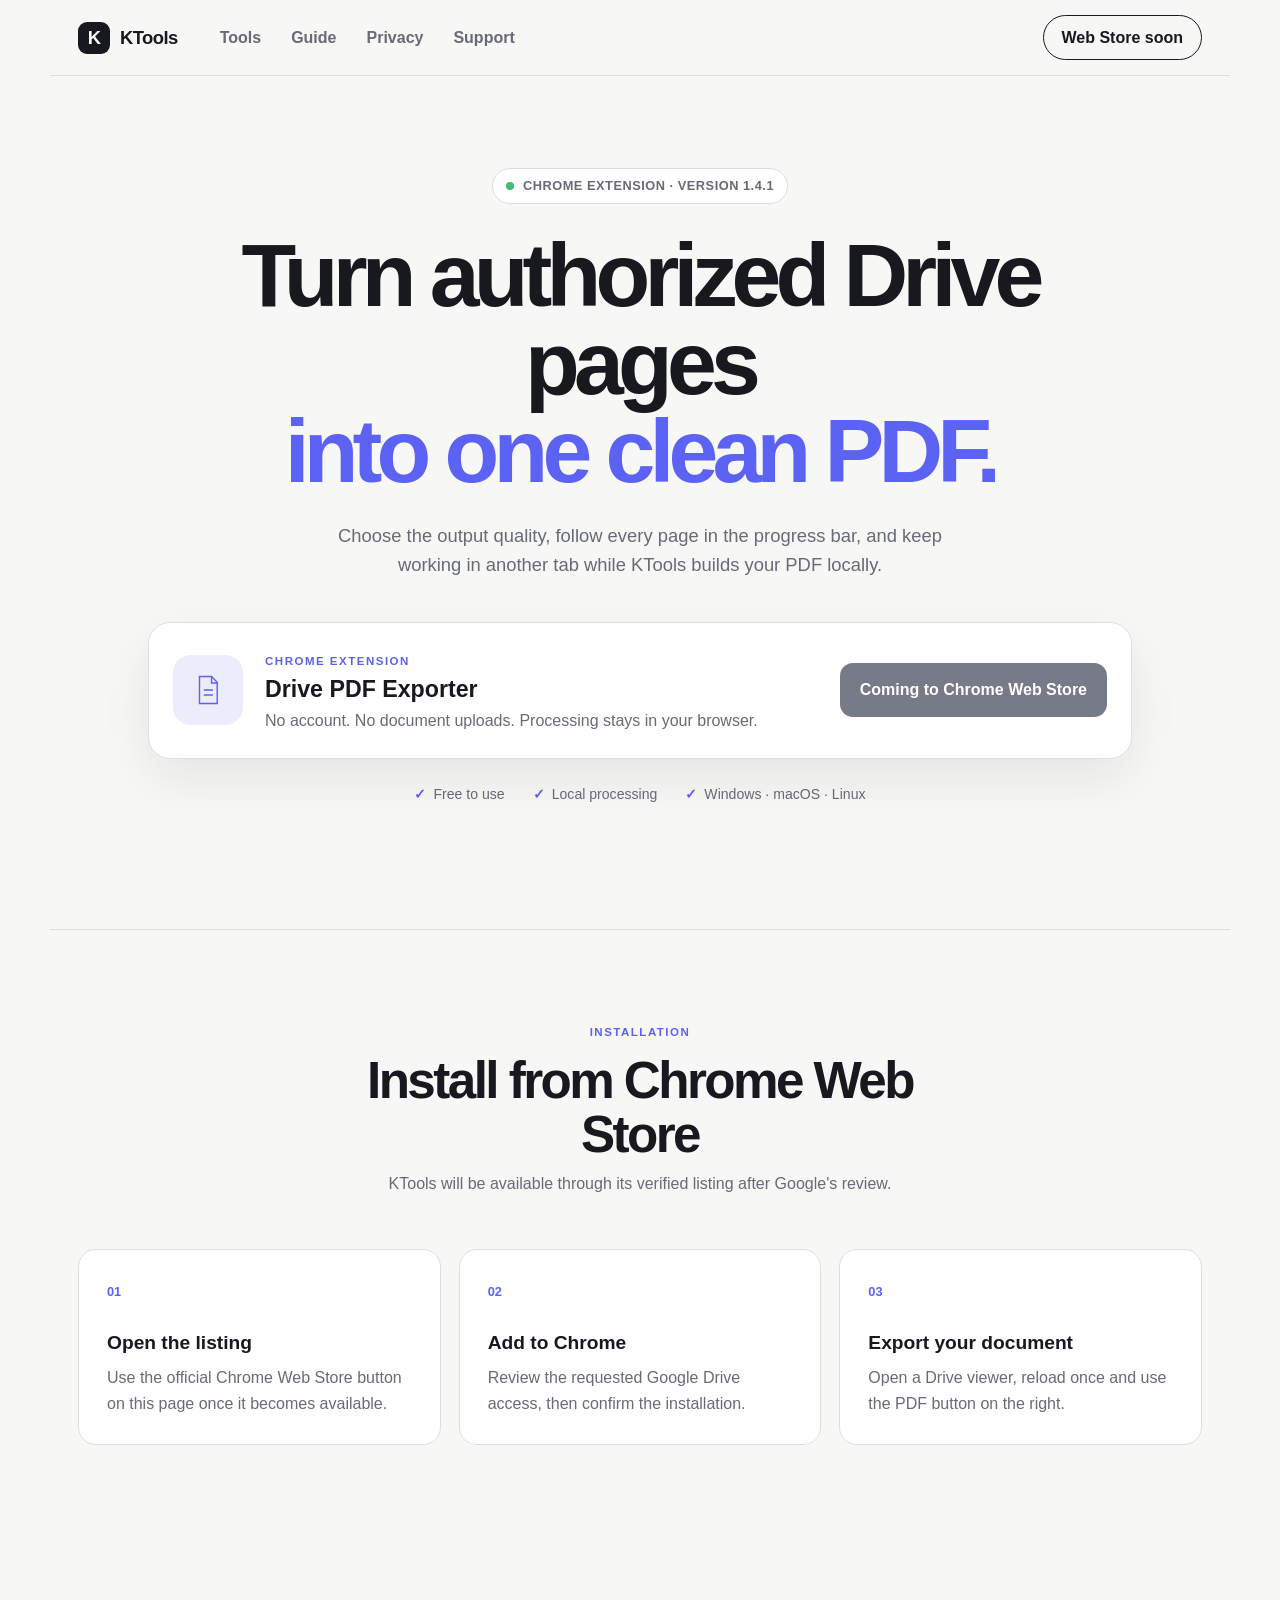
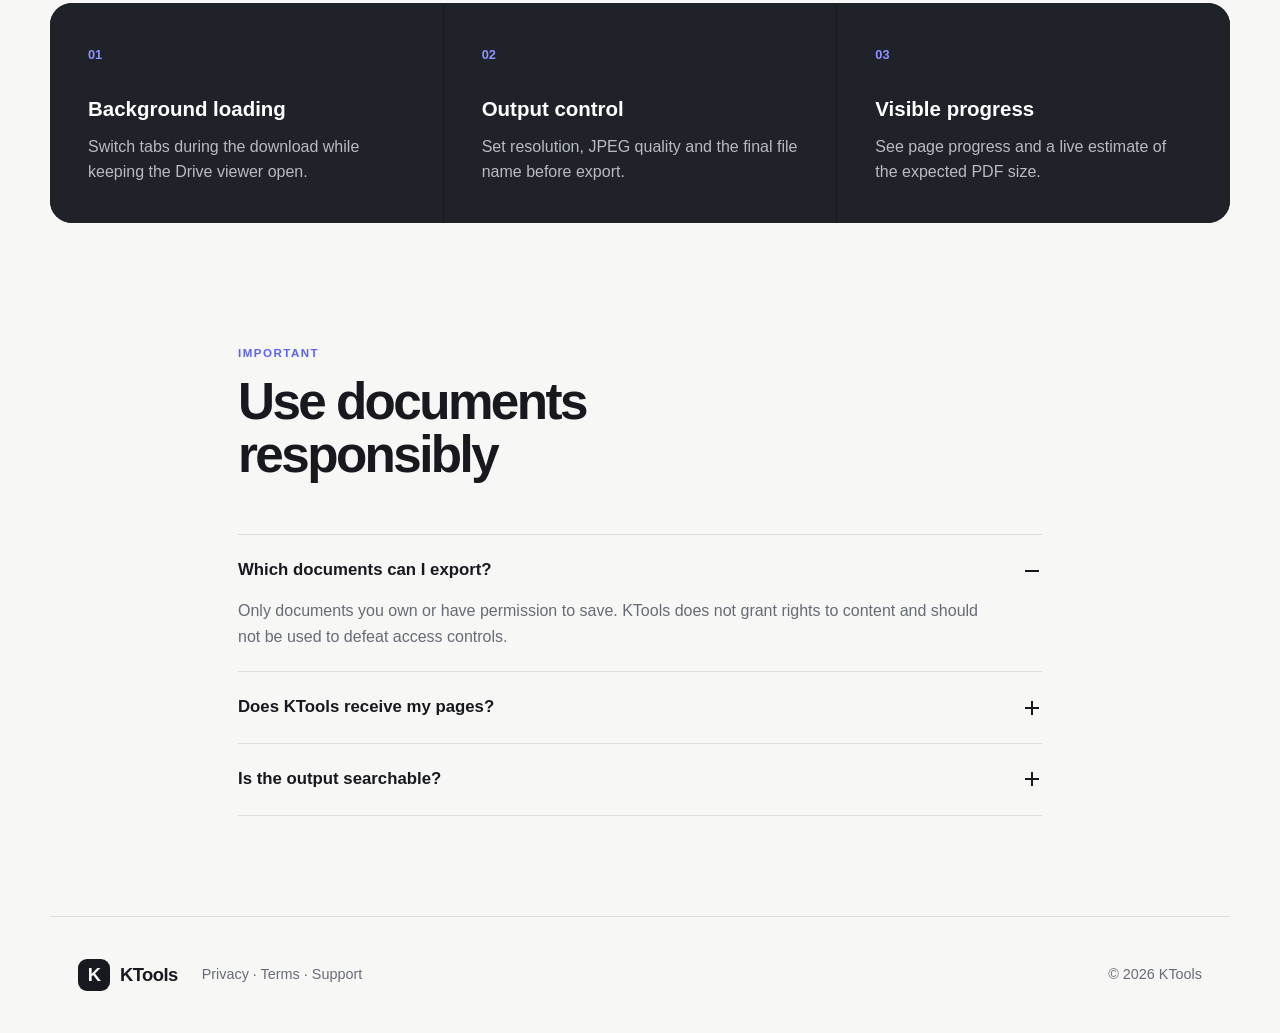
==== index.html @ 47e99c37 "!st commit on web" ====
<!doctype html><html lang="en"><head><meta charset="utf-8"><meta name="viewport" content="width=device-width,initial-scale=1"><meta name="description" content="KTools provides simple, privacy-minded browser tools for everyday document work."><title>KTools — Simple browser tools</title><link rel="icon" href="assets/favicon.svg" type="image/svg+xml"><link rel="stylesheet" href="styles.css"></head><body>
<header class="site-header"><a class="brand" href="index.html"><span class="brand-mark">K</span>KTools</a><nav aria-label="Main navigation"><a href="#tools">Tools</a><a href="#install">Guide</a><a href="privacy.html">Privacy</a><a href="support.html">Support</a></nav><span class="header-download" aria-disabled="true">Web Store soon</span></header>
<main><section class="hero" id="tools"><div class="eyebrow"><span></span>Chrome extension · Version 1.4.1</div><h1>Turn authorized Drive pages<br><em>into one clean PDF.</em></h1><p class="intro">Choose the output quality, follow every page in the progress bar, and keep working in another tab while KTools builds your PDF locally.</p><div class="download-card"><div class="tool-icon" aria-hidden="true"><svg viewBox="0 0 48 48"><path d="M12 5h17l8 8v30H12z"/><path d="M29 5v9h9M18 24h13M18 31h13"/></svg></div><div class="tool-copy"><span class="label">CHROME EXTENSION</span><h2>Drive PDF Exporter</h2><p>No account. No document uploads. Processing stays in your browser.</p></div><span class="primary-button pending" aria-disabled="true">Coming to Chrome Web Store</span></div><div class="trust-row"><span>Free to use</span><span>Local processing</span><span>Windows · macOS · Linux</span></div></section>
<section class="steps" id="install"><div class="section-heading"><span>INSTALLATION</span><h2>Install from Chrome Web Store</h2><p>KTools will be available through its verified listing after Google's review.</p></div><ol><li><b>01</b><div><h3>Open the listing</h3><p>Use the official Chrome Web Store button on this page once it becomes available.</p></div></li><li><b>02</b><div><h3>Add to Chrome</h3><p>Review the requested Google Drive access, then confirm the installation.</p></div></li><li><b>03</b><div><h3>Export your document</h3><p>Open a Drive viewer, reload once and use the PDF button on the right.</p></div></li></ol></section>
<section class="features"><article><span>01</span><h3>Background loading</h3><p>Switch tabs during the download while keeping the Drive viewer open.</p></article><article><span>02</span><h3>Output control</h3><p>Set resolution, JPEG quality and the final file name before export.</p></article><article><span>03</span><h3>Visible progress</h3><p>See page progress and a live estimate of the expected PDF size.</p></article></section>
<section class="faq"><div class="section-heading"><span>IMPORTANT</span><h2>Use documents responsibly</h2></div><div class="faq-list"><details open><summary>Which documents can I export?<i></i></summary><p>Only documents you own or have permission to save. KTools does not grant rights to content and should not be used to defeat access controls.</p></details><details><summary>Does KTools receive my pages?<i></i></summary><p>No. Page retrieval and PDF assembly happen locally in the browser. The website provides product information and links to the official Chrome Web Store listing.</p></details><details><summary>Is the output searchable?<i></i></summary><p>The generated PDF is image-based and does not contain an OCR text layer.</p></details></div></section></main>
<footer><a class="brand" href="index.html"><span class="brand-mark">K</span>KTools</a><p><a href="privacy.html">Privacy</a> · <a href="terms.html">Terms</a> · <a href="support.html">Support</a></p><span>© <span id="year"></span> KTools</span></footer><script src="script.js"></script></body></html>
---- styles.css ----
:root{--ink:#17191f;--muted:#666b76;--paper:#f7f7f5;--card:#fff;--line:#dedfdc;--accent:#5b62f4;--accent-dark:#444bdc;--soft:#ececfa;--radius:22px}*{box-sizing:border-box}html{scroll-behavior:smooth}body{margin:0;background:var(--paper);color:var(--ink);font:16px/1.6 Inter,ui-sans-serif,-apple-system,BlinkMacSystemFont,"Segoe UI",sans-serif}a{color:inherit;text-decoration:none}.site-header{height:76px;display:flex;align-items:center;max-width:1180px;margin:auto;padding:0 28px;border-bottom:1px solid var(--line);gap:42px}.brand{display:flex;align-items:center;gap:10px;font-size:1.15rem;font-weight:800;letter-spacing:-.03em}.brand-mark{width:32px;height:32px;display:grid;place-items:center;border-radius:9px;background:var(--ink);color:#fff;font-weight:900}.site-header nav{display:flex;gap:30px;color:var(--muted);font-weight:600}.site-header nav a:hover{color:var(--ink)}.header-download{margin-left:auto;border:1px solid var(--ink);border-radius:999px;padding:9px 18px;font-weight:700}.header-download:hover{background:var(--ink);color:#fff}.hero{max-width:1040px;margin:auto;padding:92px 28px 54px;text-align:center}.eyebrow{display:inline-flex;align-items:center;gap:9px;border:1px solid var(--line);background:#fff;border-radius:999px;padding:7px 13px;font-size:.8rem;font-weight:700;color:var(--muted);letter-spacing:.04em;text-transform:uppercase}.eyebrow span{width:8px;height:8px;background:#3ebd76;border-radius:50%}.hero h1{font-size:clamp(3rem,7vw,5.8rem);line-height:.98;letter-spacing:-.065em;margin:28px auto 25px;max-width:900px}.hero h1 em{font-style:normal;color:var(--accent)}.intro{font-size:1.15rem;max-width:670px;margin:0 auto 42px;color:var(--muted)}.download-card{display:grid;grid-template-columns:auto 1fr auto;align-items:center;text-align:left;gap:22px;padding:24px;background:var(--card);border:1px solid var(--line);border-radius:var(--radius);box-shadow:0 20px 50px rgba(25,27,36,.08)}.tool-icon{width:70px;height:70px;border-radius:18px;background:var(--soft);display:grid;place-items:center}.tool-icon svg{width:34px;fill:none;stroke:var(--accent);stroke-width:2}.tool-copy .label,.section-heading>span{font-size:.72rem;font-weight:800;letter-spacing:.13em;color:var(--accent)}.tool-copy h2{font-size:1.45rem;line-height:1.2;margin:4px 0}.tool-copy p{margin:0;color:var(--muted)}.primary-button{display:flex;align-items:center;justify-content:center;gap:10px;background:var(--accent);color:#fff;border-radius:13px;padding:14px 20px;font-weight:800;white-space:nowrap;box-shadow:0 9px 22px rgba(91,98,244,.24)}.primary-button:hover{background:var(--accent-dark);transform:translateY(-1px)}.primary-button svg{width:20px;fill:none;stroke:currentColor;stroke-width:2;stroke-linecap:round;stroke-linejoin:round}.trust-row{display:flex;justify-content:center;gap:28px;margin-top:24px;color:var(--muted);font-size:.88rem}.trust-row span:before{content:"✓";color:var(--accent);font-weight:900;margin-right:7px}.steps{max-width:1180px;margin:70px auto;padding:88px 28px;border-top:1px solid var(--line)}.section-heading{text-align:center;max-width:580px;margin:0 auto 52px}.section-heading h2{font-size:clamp(2rem,4vw,3.2rem);line-height:1.05;letter-spacing:-.05em;margin:10px 0}.section-heading p{color:var(--muted)}.steps ol{list-style:none;padding:0;margin:0;display:grid;grid-template-columns:repeat(3,1fr);gap:18px}.steps li{background:#fff;border:1px solid var(--line);border-radius:18px;padding:28px}.steps li>b{font-size:.8rem;color:var(--accent)}.steps h3{font-size:1.2rem;margin:24px 0 7px}.steps p{color:var(--muted);margin:0}.steps code{background:#eeeef1;border-radius:5px;padding:2px 5px;color:var(--ink)}.features{background:var(--ink);color:#fff;display:grid;grid-template-columns:repeat(3,1fr);gap:1px;max-width:1180px;margin:0 auto 96px;border-radius:var(--radius);overflow:hidden}.features article{padding:38px;background:#202229}.features article>span{color:#8d92ff;font-size:.8rem;font-weight:800}.features h3{margin:26px 0 8px;font-size:1.28rem}.features p{color:#b8bbc4;margin:0}.faq{max-width:860px;margin:0 auto;padding:20px 28px 100px}.faq .section-heading{text-align:left;margin-left:0}.faq-list{border-top:1px solid var(--line)}details{border-bottom:1px solid var(--line)}summary{display:flex;justify-content:space-between;align-items:center;cursor:pointer;list-style:none;padding:22px 0;font-weight:750;font-size:1.05rem}summary::-webkit-details-marker{display:none}summary i{width:20px;height:20px;position:relative}summary i:before,summary i:after{content:"";position:absolute;background:var(--ink);width:14px;height:2px;left:3px;top:9px}summary i:after{transform:rotate(90deg);transition:.2s}details[open] summary i:after{transform:rotate(0)}details p{color:var(--muted);margin:-8px 40px 22px 0}footer{max-width:1180px;margin:auto;border-top:1px solid var(--line);padding:32px 28px;display:flex;align-items:center;gap:24px;color:var(--muted);font-size:.9rem}footer .brand{color:var(--ink)}footer>span:last-child{margin-left:auto}@media(max-width:760px){.site-header{padding:0 18px}.site-header nav{display:none}.hero{padding:64px 18px 38px}.hero h1{font-size:3.25rem}.download-card{grid-template-columns:auto 1fr;padding:19px}.tool-icon{width:56px;height:56px}.primary-button{grid-column:1/-1}.trust-row{flex-direction:column;gap:5px}.steps{padding:66px 18px}.steps ol,.features{grid-template-columns:1fr}.features{margin:0 18px 70px}.faq{padding:10px 18px 74px}footer{margin:0 18px;padding:28px 0;flex-wrap:wrap}footer p{display:none}}@media(prefers-reduced-motion:no-preference){.primary-button{transition:.18s ease}.download-card{animation:rise .6s ease both}@keyframes rise{from{opacity:0;transform:translateY(18px)}to{opacity:1;transform:none}}}
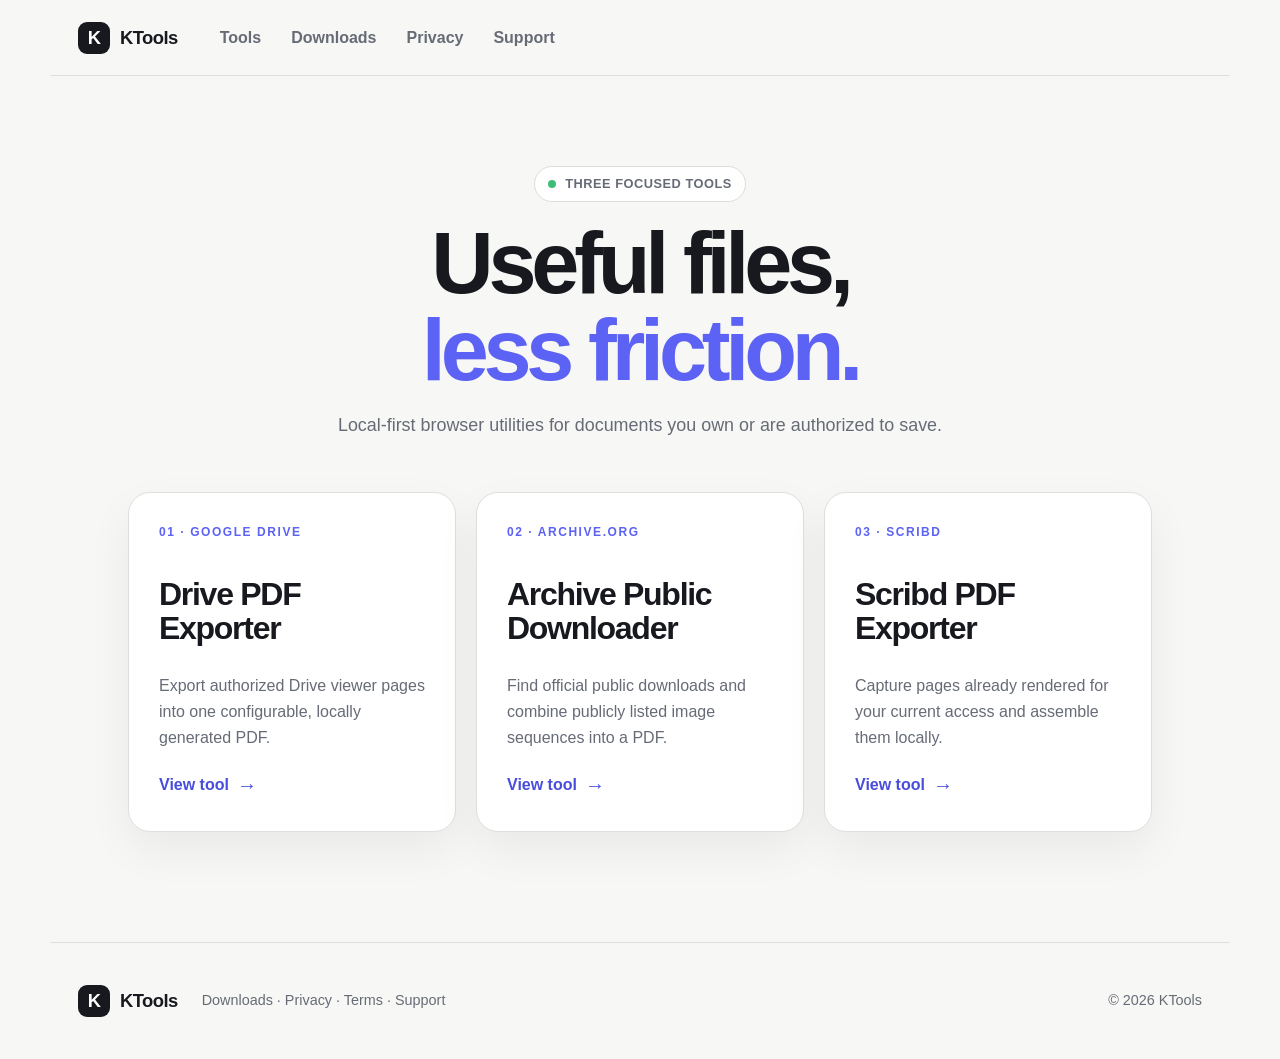
==== commit bc717226: "Cập nhật Ext zip và scribd downloader" ====
--- a/index.html
+++ b/index.html
@@ -1,7 +1,5 @@
-<!doctype html><html lang="en"><head><meta charset="utf-8"><meta name="viewport" content="width=device-width,initial-scale=1"><meta name="description" content="KTools provides simple, privacy-minded browser tools for everyday document work."><title>KTools — Simple browser tools</title><link rel="icon" href="assets/favicon.svg" type="image/svg+xml"><link rel="stylesheet" href="styles.css"></head><body>
-<header class="site-header"><a class="brand" href="index.html"><span class="brand-mark">K</span>KTools</a><nav aria-label="Main navigation"><a href="#tools">Tools</a><a href="#install">Guide</a><a href="privacy.html">Privacy</a><a href="support.html">Support</a></nav><span class="header-download" aria-disabled="true">Web Store soon</span></header>
-<main><section class="hero" id="tools"><div class="eyebrow"><span></span>Chrome extension · Version 1.4.1</div><h1>Turn authorized Drive pages<br><em>into one clean PDF.</em></h1><p class="intro">Choose the output quality, follow every page in the progress bar, and keep working in another tab while KTools builds your PDF locally.</p><div class="download-card"><div class="tool-icon" aria-hidden="true"><svg viewBox="0 0 48 48"><path d="M12 5h17l8 8v30H12z"/><path d="M29 5v9h9M18 24h13M18 31h13"/></svg></div><div class="tool-copy"><span class="label">CHROME EXTENSION</span><h2>Drive PDF Exporter</h2><p>No account. No document uploads. Processing stays in your browser.</p></div><span class="primary-button pending" aria-disabled="true">Coming to Chrome Web Store</span></div><div class="trust-row"><span>Free to use</span><span>Local processing</span><span>Windows · macOS · Linux</span></div></section>
-<section class="steps" id="install"><div class="section-heading"><span>INSTALLATION</span><h2>Install from Chrome Web Store</h2><p>KTools will be available through its verified listing after Google's review.</p></div><ol><li><b>01</b><div><h3>Open the listing</h3><p>Use the official Chrome Web Store button on this page once it becomes available.</p></div></li><li><b>02</b><div><h3>Add to Chrome</h3><p>Review the requested Google Drive access, then confirm the installation.</p></div></li><li><b>03</b><div><h3>Export your document</h3><p>Open a Drive viewer, reload once and use the PDF button on the right.</p></div></li></ol></section>
-<section class="features"><article><span>01</span><h3>Background loading</h3><p>Switch tabs during the download while keeping the Drive viewer open.</p></article><article><span>02</span><h3>Output control</h3><p>Set resolution, JPEG quality and the final file name before export.</p></article><article><span>03</span><h3>Visible progress</h3><p>See page progress and a live estimate of the expected PDF size.</p></article></section>
-<section class="faq"><div class="section-heading"><span>IMPORTANT</span><h2>Use documents responsibly</h2></div><div class="faq-list"><details open><summary>Which documents can I export?<i></i></summary><p>Only documents you own or have permission to save. KTools does not grant rights to content and should not be used to defeat access controls.</p></details><details><summary>Does KTools receive my pages?<i></i></summary><p>No. Page retrieval and PDF assembly happen locally in the browser. The website provides product information and links to the official Chrome Web Store listing.</p></details><details><summary>Is the output searchable?<i></i></summary><p>The generated PDF is image-based and does not contain an OCR text layer.</p></details></div></section></main>
-<footer><a class="brand" href="index.html"><span class="brand-mark">K</span>KTools</a><p><a href="privacy.html">Privacy</a> · <a href="terms.html">Terms</a> · <a href="support.html">Support</a></p><span>© <span id="year"></span> KTools</span></footer><script src="script.js"></script></body></html>
+<!doctype html>
+<html lang="en"><head><meta charset="utf-8"><meta name="viewport" content="width=device-width,initial-scale=1"><meta name="description" content="KTools provides focused browser tools for document work."><title>KTools — Browser tools</title><link rel="icon" href="assets/favicon.svg" type="image/svg+xml"><link rel="stylesheet" href="styles.css"><link rel="stylesheet" href="routes.css"><link rel="stylesheet" href="extras.css"></head><body>
+<header class="site-header"><a class="brand" href="index.html"><span class="brand-mark">K</span>KTools</a><nav><a href="index.html">Tools</a><a href="downloads/">Downloads</a><a href="privacy.html">Privacy</a><a href="support.html">Support</a></nav></header>
+<main class="tools-home"><section class="lead"><span class="eyebrow"><span></span>THREE FOCUSED TOOLS</span><h1>Useful files,<br><em style="color:#5b62f4;font-style:normal">less friction.</em></h1><p>Local-first browser utilities for documents you own or are authorized to save.</p></section><section class="tool-grid three"><article class="tool-card"><span class="number">01 · GOOGLE DRIVE</span><h2>Drive PDF Exporter</h2><p>Export authorized Drive viewer pages into one configurable, locally generated PDF.</p><a class="card-link" href="google-drive/">View tool</a></article><article class="tool-card"><span class="number">02 · ARCHIVE.ORG</span><h2>Archive Public Downloader</h2><p>Find official public downloads and combine publicly listed image sequences into a PDF.</p><a class="card-link" href="archive-org/">View tool</a></article><article class="tool-card"><span class="number">03 · SCRIBD</span><h2>Scribd PDF Exporter</h2><p>Capture pages already rendered for your current access and assemble them locally.</p><a class="card-link" href="scribd/">View tool</a></article></section></main>
+<footer><a class="brand" href="index.html"><span class="brand-mark">K</span>KTools</a><p><a href="downloads/">Downloads</a> · <a href="privacy.html">Privacy</a> · <a href="terms.html">Terms</a> · <a href="support.html">Support</a></p><span>© <span id="year"></span> KTools</span></footer><script src="script.js"></script></body></html>
--- a/routes.css
+++ b/routes.css
@@ -0,0 +1 @@
+.tools-home{max-width:1080px;margin:0 auto;padding:90px 28px 110px}.tools-home .lead{text-align:center;max-width:760px;margin:0 auto 52px}.tools-home h1,.page-shell h1{font-size:clamp(3rem,7vw,5.4rem);line-height:1;letter-spacing:-.06em;margin:18px 0}.tools-home .lead p,.page-shell>.intro{font-size:1.12rem;color:#666b76}.tool-grid{display:grid;grid-template-columns:repeat(2,1fr);gap:20px}.tool-card{display:flex;flex-direction:column;min-height:340px;padding:30px;border:1px solid #dedfdc;border-radius:22px;background:#fff;box-shadow:0 18px 45px rgba(25,27,36,.06)}.tool-card .number{font-size:.75rem;font-weight:800;letter-spacing:.13em;color:#5b62f4}.tool-card h2{font-size:2rem;line-height:1.05;letter-spacing:-.04em;margin:36px 0 12px}.tool-card p{color:#666b76}.tool-card .card-link{margin-top:auto;display:inline-flex;align-items:center;gap:8px;font-weight:800;color:#484edb}.tool-card .card-link:after{content:'→';font-size:1.25rem}.page-shell{max-width:960px;margin:0 auto;padding:80px 28px 110px}.page-shell .badge{display:inline-block;color:#5b62f4;font-size:.75rem;font-weight:800;letter-spacing:.12em}.product-panel{margin-top:42px;padding:28px;border:1px solid #dedfdc;border-radius:22px;background:#fff}.product-panel h2{margin:12px 0 8px}.product-panel p{color:#666b76}.status-pill{display:inline-flex;padding:7px 12px;border-radius:99px;background:#ececfa;color:#444bdc;font-weight:800;font-size:.8rem}.plain-steps{margin-top:56px;display:grid;gap:14px}.plain-steps article{display:grid;grid-template-columns:48px 1fr;gap:14px;padding:20px;border-top:1px solid #dedfdc}.plain-steps b{color:#5b62f4}.plain-steps h3{margin:0}.plain-steps p{margin:5px 0;color:#666b76}@media(max-width:700px){.tool-grid{grid-template-columns:1fr}.tools-home,.page-shell{padding:58px 18px 80px}.tool-card{min-height:290px}}
--- a/extras.css
+++ b/extras.css
@@ -0,0 +1 @@
+.tool-grid.three{grid-template-columns:repeat(3,1fr)}@media(max-width:900px){.tool-grid.three{grid-template-columns:1fr}}
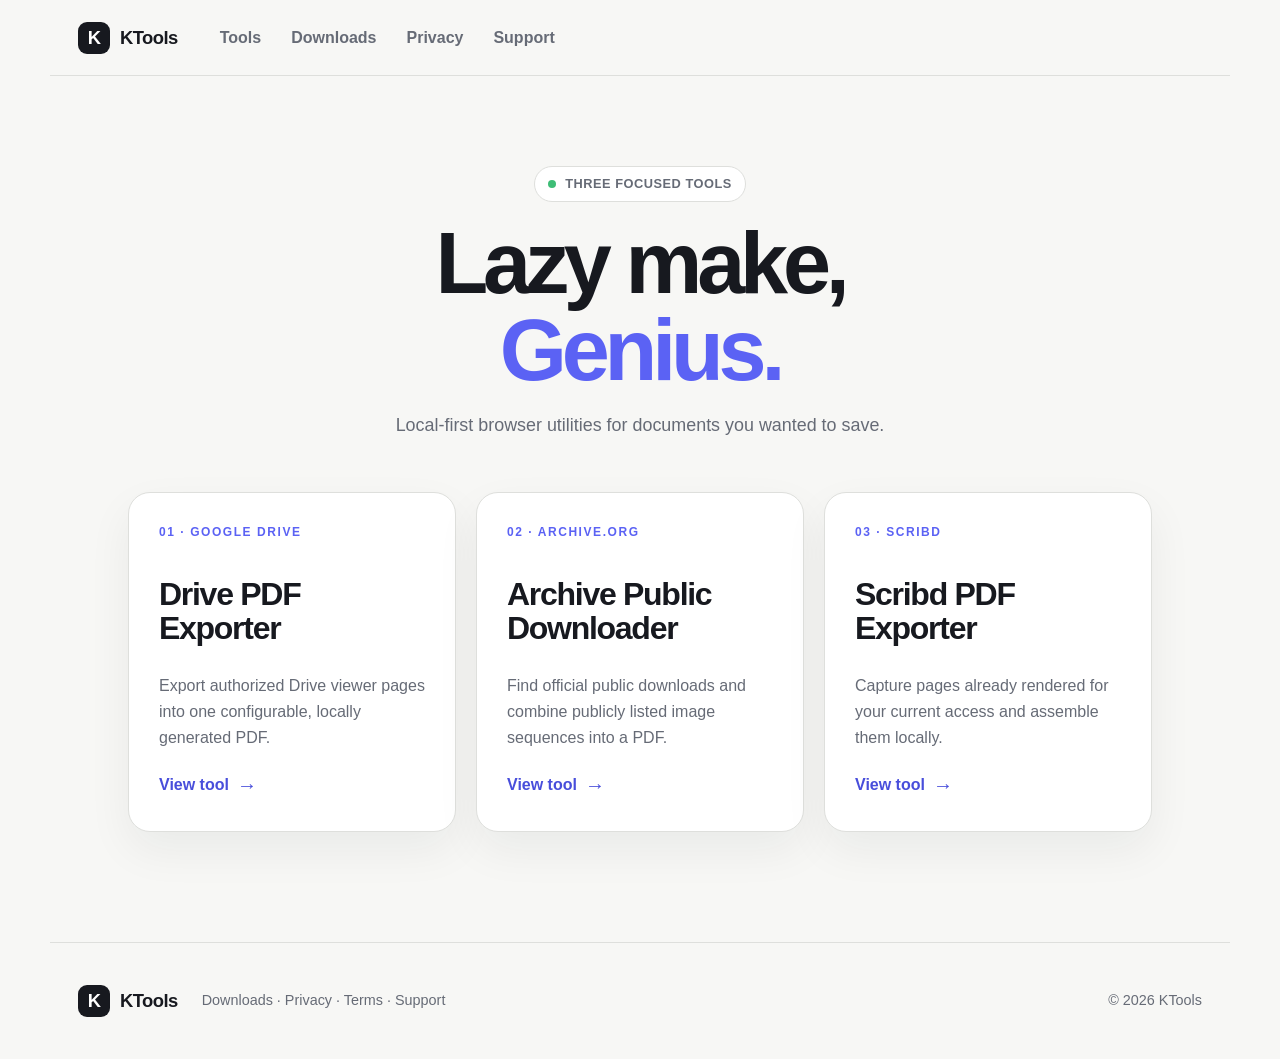
==== commit a807fa1d: "Update index.html" ====
--- a/index.html
+++ b/index.html
@@ -1,5 +1,5 @@
 <!doctype html>
 <html lang="en"><head><meta charset="utf-8"><meta name="viewport" content="width=device-width,initial-scale=1"><meta name="description" content="KTools provides focused browser tools for document work."><title>KTools — Browser tools</title><link rel="icon" href="assets/favicon.svg" type="image/svg+xml"><link rel="stylesheet" href="styles.css"><link rel="stylesheet" href="routes.css"><link rel="stylesheet" href="extras.css"></head><body>
 <header class="site-header"><a class="brand" href="index.html"><span class="brand-mark">K</span>KTools</a><nav><a href="index.html">Tools</a><a href="downloads/">Downloads</a><a href="privacy.html">Privacy</a><a href="support.html">Support</a></nav></header>
-<main class="tools-home"><section class="lead"><span class="eyebrow"><span></span>THREE FOCUSED TOOLS</span><h1>Useful files,<br><em style="color:#5b62f4;font-style:normal">less friction.</em></h1><p>Local-first browser utilities for documents you own or are authorized to save.</p></section><section class="tool-grid three"><article class="tool-card"><span class="number">01 · GOOGLE DRIVE</span><h2>Drive PDF Exporter</h2><p>Export authorized Drive viewer pages into one configurable, locally generated PDF.</p><a class="card-link" href="google-drive/">View tool</a></article><article class="tool-card"><span class="number">02 · ARCHIVE.ORG</span><h2>Archive Public Downloader</h2><p>Find official public downloads and combine publicly listed image sequences into a PDF.</p><a class="card-link" href="archive-org/">View tool</a></article><article class="tool-card"><span class="number">03 · SCRIBD</span><h2>Scribd PDF Exporter</h2><p>Capture pages already rendered for your current access and assemble them locally.</p><a class="card-link" href="scribd/">View tool</a></article></section></main>
+<main class="tools-home"><section class="lead"><span class="eyebrow"><span></span>THREE FOCUSED TOOLS</span><h1>Lazy make,<br><em style="color:#5b62f4;font-style:normal">Genius.</em></h1><p>Local-first browser utilities for documents you wanted to save.</p></section><section class="tool-grid three"><article class="tool-card"><span class="number">01 · GOOGLE DRIVE</span><h2>Drive PDF Exporter</h2><p>Export authorized Drive viewer pages into one configurable, locally generated PDF.</p><a class="card-link" href="google-drive/">View tool</a></article><article class="tool-card"><span class="number">02 · ARCHIVE.ORG</span><h2>Archive Public Downloader</h2><p>Find official public downloads and combine publicly listed image sequences into a PDF.</p><a class="card-link" href="archive-org/">View tool</a></article><article class="tool-card"><span class="number">03 · SCRIBD</span><h2>Scribd PDF Exporter</h2><p>Capture pages already rendered for your current access and assemble them locally.</p><a class="card-link" href="scribd/">View tool</a></article></section></main>
 <footer><a class="brand" href="index.html"><span class="brand-mark">K</span>KTools</a><p><a href="downloads/">Downloads</a> · <a href="privacy.html">Privacy</a> · <a href="terms.html">Terms</a> · <a href="support.html">Support</a></p><span>© <span id="year"></span> KTools</span></footer><script src="script.js"></script></body></html>
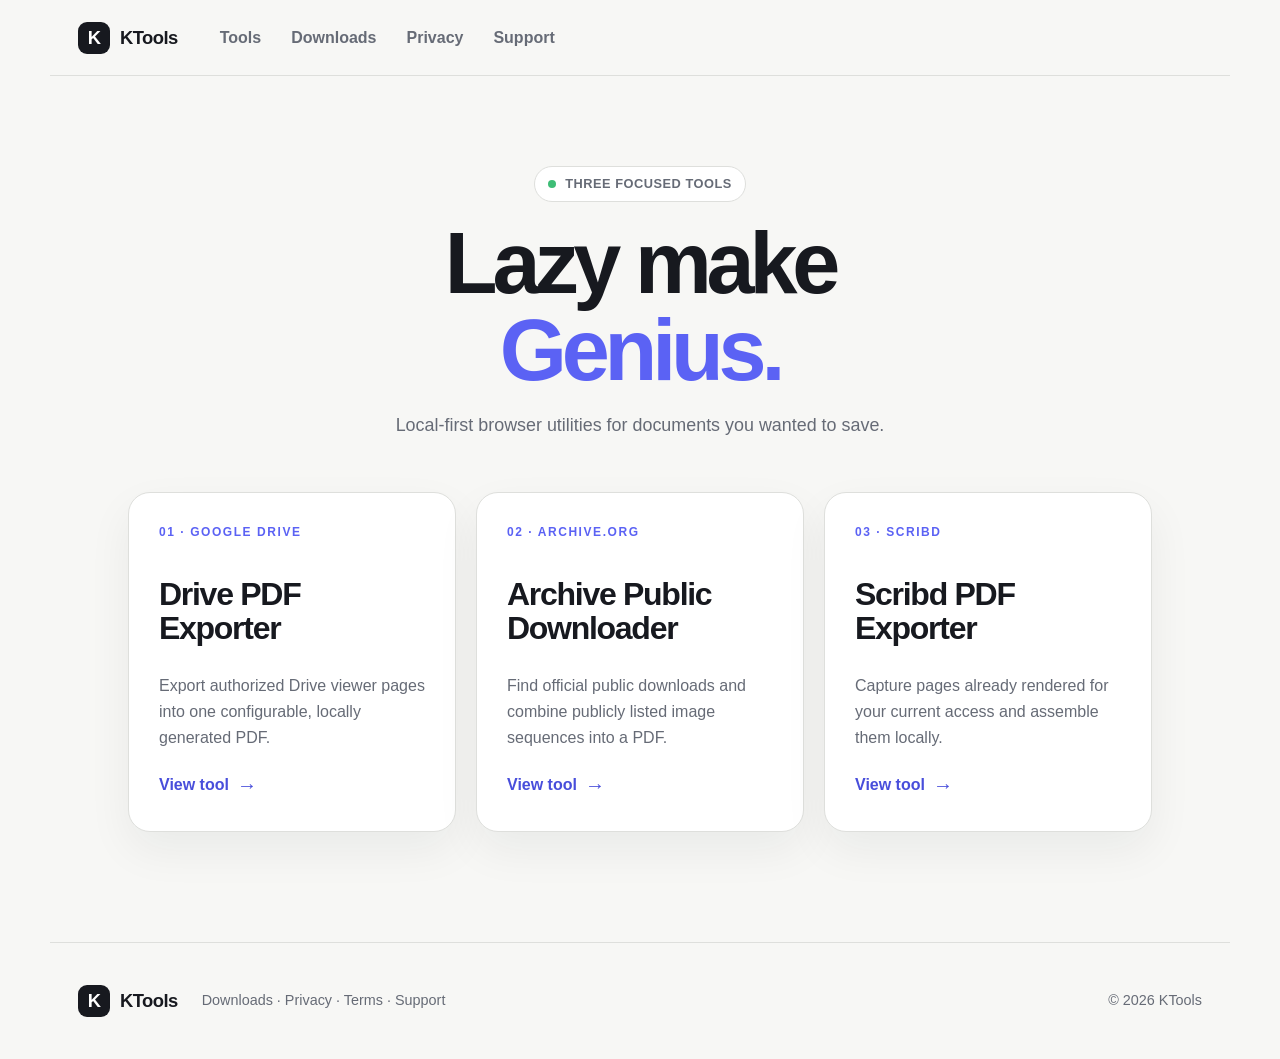
==== commit 058b82e5: "Update index.html" ====
--- a/index.html
+++ b/index.html
@@ -1,5 +1,5 @@
 <!doctype html>
 <html lang="en"><head><meta charset="utf-8"><meta name="viewport" content="width=device-width,initial-scale=1"><meta name="description" content="KTools provides focused browser tools for document work."><title>KTools — Browser tools</title><link rel="icon" href="assets/favicon.svg" type="image/svg+xml"><link rel="stylesheet" href="styles.css"><link rel="stylesheet" href="routes.css"><link rel="stylesheet" href="extras.css"></head><body>
 <header class="site-header"><a class="brand" href="index.html"><span class="brand-mark">K</span>KTools</a><nav><a href="index.html">Tools</a><a href="downloads/">Downloads</a><a href="privacy.html">Privacy</a><a href="support.html">Support</a></nav></header>
-<main class="tools-home"><section class="lead"><span class="eyebrow"><span></span>THREE FOCUSED TOOLS</span><h1>Lazy make,<br><em style="color:#5b62f4;font-style:normal">Genius.</em></h1><p>Local-first browser utilities for documents you wanted to save.</p></section><section class="tool-grid three"><article class="tool-card"><span class="number">01 · GOOGLE DRIVE</span><h2>Drive PDF Exporter</h2><p>Export authorized Drive viewer pages into one configurable, locally generated PDF.</p><a class="card-link" href="google-drive/">View tool</a></article><article class="tool-card"><span class="number">02 · ARCHIVE.ORG</span><h2>Archive Public Downloader</h2><p>Find official public downloads and combine publicly listed image sequences into a PDF.</p><a class="card-link" href="archive-org/">View tool</a></article><article class="tool-card"><span class="number">03 · SCRIBD</span><h2>Scribd PDF Exporter</h2><p>Capture pages already rendered for your current access and assemble them locally.</p><a class="card-link" href="scribd/">View tool</a></article></section></main>
+<main class="tools-home"><section class="lead"><span class="eyebrow"><span></span>THREE FOCUSED TOOLS</span><h1>Lazy make<br><em style="color:#5b62f4;font-style:normal">Genius.</em></h1><p>Local-first browser utilities for documents you wanted to save.</p></section><section class="tool-grid three"><article class="tool-card"><span class="number">01 · GOOGLE DRIVE</span><h2>Drive PDF Exporter</h2><p>Export authorized Drive viewer pages into one configurable, locally generated PDF.</p><a class="card-link" href="google-drive/">View tool</a></article><article class="tool-card"><span class="number">02 · ARCHIVE.ORG</span><h2>Archive Public Downloader</h2><p>Find official public downloads and combine publicly listed image sequences into a PDF.</p><a class="card-link" href="archive-org/">View tool</a></article><article class="tool-card"><span class="number">03 · SCRIBD</span><h2>Scribd PDF Exporter</h2><p>Capture pages already rendered for your current access and assemble them locally.</p><a class="card-link" href="scribd/">View tool</a></article></section></main>
 <footer><a class="brand" href="index.html"><span class="brand-mark">K</span>KTools</a><p><a href="downloads/">Downloads</a> · <a href="privacy.html">Privacy</a> · <a href="terms.html">Terms</a> · <a href="support.html">Support</a></p><span>© <span id="year"></span> KTools</span></footer><script src="script.js"></script></body></html>
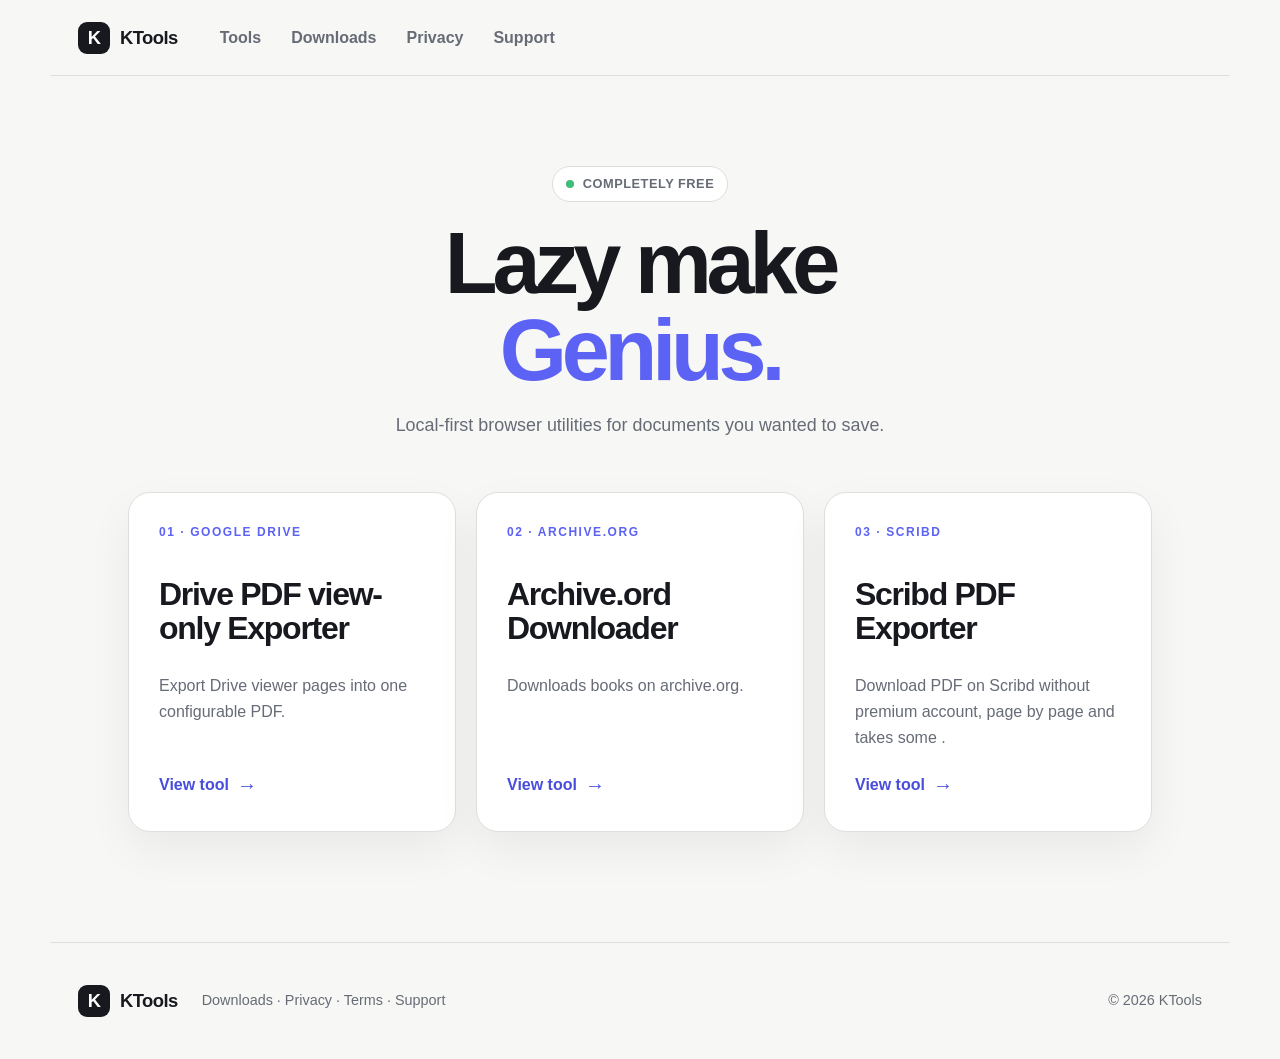
==== commit 18894279: "Update index.html" ====
--- a/index.html
+++ b/index.html
@@ -1,5 +1,5 @@
 <!doctype html>
 <html lang="en"><head><meta charset="utf-8"><meta name="viewport" content="width=device-width,initial-scale=1"><meta name="description" content="KTools provides focused browser tools for document work."><title>KTools — Browser tools</title><link rel="icon" href="assets/favicon.svg" type="image/svg+xml"><link rel="stylesheet" href="styles.css"><link rel="stylesheet" href="routes.css"><link rel="stylesheet" href="extras.css"></head><body>
 <header class="site-header"><a class="brand" href="index.html"><span class="brand-mark">K</span>KTools</a><nav><a href="index.html">Tools</a><a href="downloads/">Downloads</a><a href="privacy.html">Privacy</a><a href="support.html">Support</a></nav></header>
-<main class="tools-home"><section class="lead"><span class="eyebrow"><span></span>THREE FOCUSED TOOLS</span><h1>Lazy make<br><em style="color:#5b62f4;font-style:normal">Genius.</em></h1><p>Local-first browser utilities for documents you wanted to save.</p></section><section class="tool-grid three"><article class="tool-card"><span class="number">01 · GOOGLE DRIVE</span><h2>Drive PDF Exporter</h2><p>Export authorized Drive viewer pages into one configurable, locally generated PDF.</p><a class="card-link" href="google-drive/">View tool</a></article><article class="tool-card"><span class="number">02 · ARCHIVE.ORG</span><h2>Archive Public Downloader</h2><p>Find official public downloads and combine publicly listed image sequences into a PDF.</p><a class="card-link" href="archive-org/">View tool</a></article><article class="tool-card"><span class="number">03 · SCRIBD</span><h2>Scribd PDF Exporter</h2><p>Capture pages already rendered for your current access and assemble them locally.</p><a class="card-link" href="scribd/">View tool</a></article></section></main>
+<main class="tools-home"><section class="lead"><span class="eyebrow"><span></span>COMPLETELY free</span><h1>Lazy make<br><em style="color:#5b62f4;font-style:normal">Genius.</em></h1><p>Local-first browser utilities for documents you wanted to save.</p></section><section class="tool-grid three"><article class="tool-card"><span class="number">01 · GOOGLE DRIVE</span><h2>Drive PDF view-only Exporter</h2><p>Export Drive viewer pages into one configurable PDF.</p><a class="card-link" href="google-drive/">View tool</a></article><article class="tool-card"><span class="number">02 · ARCHIVE.ORG</span><h2>Archive.ord Downloader</h2><p>Downloads books on archive.org.</p><a class="card-link" href="archive-org/">View tool</a></article><article class="tool-card"><span class="number">03 · SCRIBD</span><h2>Scribd PDF Exporter</h2><p>Download PDF on Scribd without premium account, page by page and takes some .</p><a class="card-link" href="scribd/">View tool</a></article></section></main>
 <footer><a class="brand" href="index.html"><span class="brand-mark">K</span>KTools</a><p><a href="downloads/">Downloads</a> · <a href="privacy.html">Privacy</a> · <a href="terms.html">Terms</a> · <a href="support.html">Support</a></p><span>© <span id="year"></span> KTools</span></footer><script src="script.js"></script></body></html>
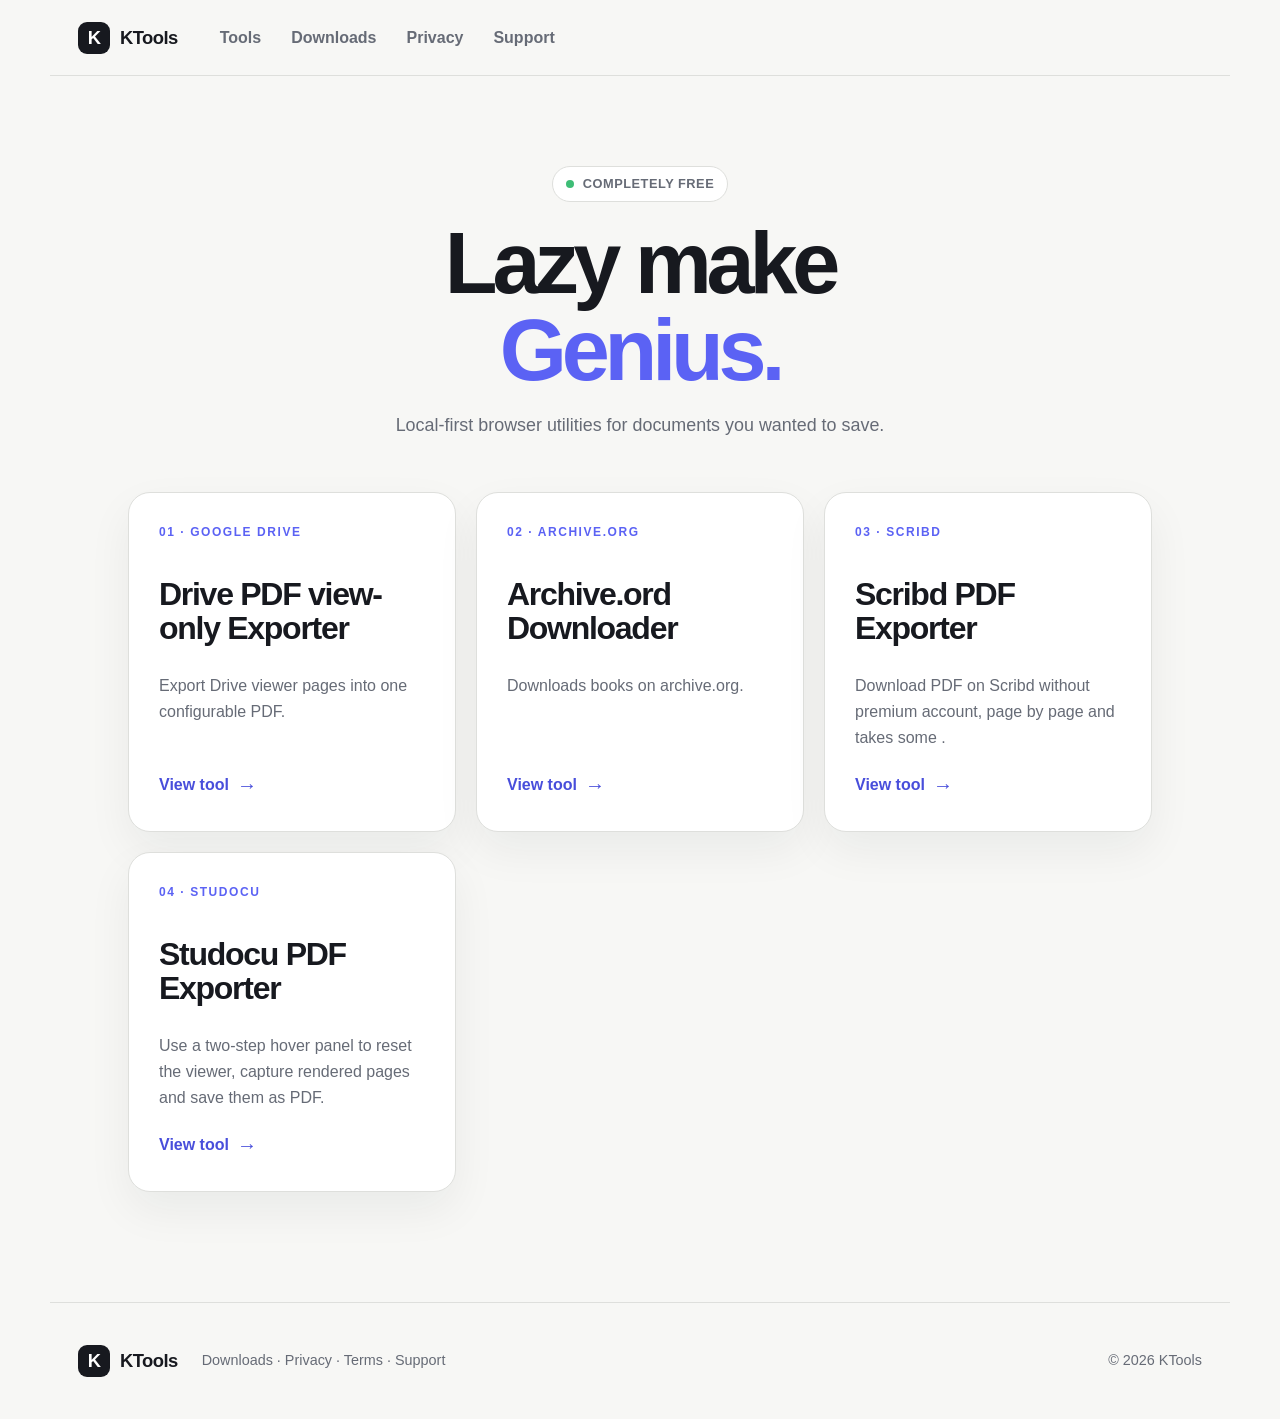
==== commit 285f0be2: "update studocu" ====
--- a/index.html
+++ b/index.html
@@ -1,5 +1,5 @@
 <!doctype html>
 <html lang="en"><head><meta charset="utf-8"><meta name="viewport" content="width=device-width,initial-scale=1"><meta name="description" content="KTools provides focused browser tools for document work."><title>KTools — Browser tools</title><link rel="icon" href="assets/favicon.svg" type="image/svg+xml"><link rel="stylesheet" href="styles.css"><link rel="stylesheet" href="routes.css"><link rel="stylesheet" href="extras.css"></head><body>
 <header class="site-header"><a class="brand" href="index.html"><span class="brand-mark">K</span>KTools</a><nav><a href="index.html">Tools</a><a href="downloads/">Downloads</a><a href="privacy.html">Privacy</a><a href="support.html">Support</a></nav></header>
-<main class="tools-home"><section class="lead"><span class="eyebrow"><span></span>COMPLETELY free</span><h1>Lazy make<br><em style="color:#5b62f4;font-style:normal">Genius.</em></h1><p>Local-first browser utilities for documents you wanted to save.</p></section><section class="tool-grid three"><article class="tool-card"><span class="number">01 · GOOGLE DRIVE</span><h2>Drive PDF view-only Exporter</h2><p>Export Drive viewer pages into one configurable PDF.</p><a class="card-link" href="google-drive/">View tool</a></article><article class="tool-card"><span class="number">02 · ARCHIVE.ORG</span><h2>Archive.ord Downloader</h2><p>Downloads books on archive.org.</p><a class="card-link" href="archive-org/">View tool</a></article><article class="tool-card"><span class="number">03 · SCRIBD</span><h2>Scribd PDF Exporter</h2><p>Download PDF on Scribd without premium account, page by page and takes some .</p><a class="card-link" href="scribd/">View tool</a></article></section></main>
+<main class="tools-home"><section class="lead"><span class="eyebrow"><span></span>COMPLETELY free</span><h1>Lazy make<br><em style="color:#5b62f4;font-style:normal">Genius.</em></h1><p>Local-first browser utilities for documents you wanted to save.</p></section><section class="tool-grid three"><article class="tool-card"><span class="number">01 · GOOGLE DRIVE</span><h2>Drive PDF view-only Exporter</h2><p>Export Drive viewer pages into one configurable PDF.</p><a class="card-link" href="google-drive/">View tool</a></article><article class="tool-card"><span class="number">02 · ARCHIVE.ORG</span><h2>Archive.ord Downloader</h2><p>Downloads books on archive.org.</p><a class="card-link" href="archive-org/">View tool</a></article><article class="tool-card"><span class="number">03 · SCRIBD</span><h2>Scribd PDF Exporter</h2><p>Download PDF on Scribd without premium account, page by page and takes some .</p><a class="card-link" href="scribd/">View tool</a></article><article class="tool-card"><span class="number">04 · STUDOCU</span><h2>Studocu PDF Exporter</h2><p>Use a two-step hover panel to reset the viewer, capture rendered pages and save them as PDF.</p><a class="card-link" href="studocu/">View tool</a></article></section></main>
 <footer><a class="brand" href="index.html"><span class="brand-mark">K</span>KTools</a><p><a href="downloads/">Downloads</a> · <a href="privacy.html">Privacy</a> · <a href="terms.html">Terms</a> · <a href="support.html">Support</a></p><span>© <span id="year"></span> KTools</span></footer><script src="script.js"></script></body></html>
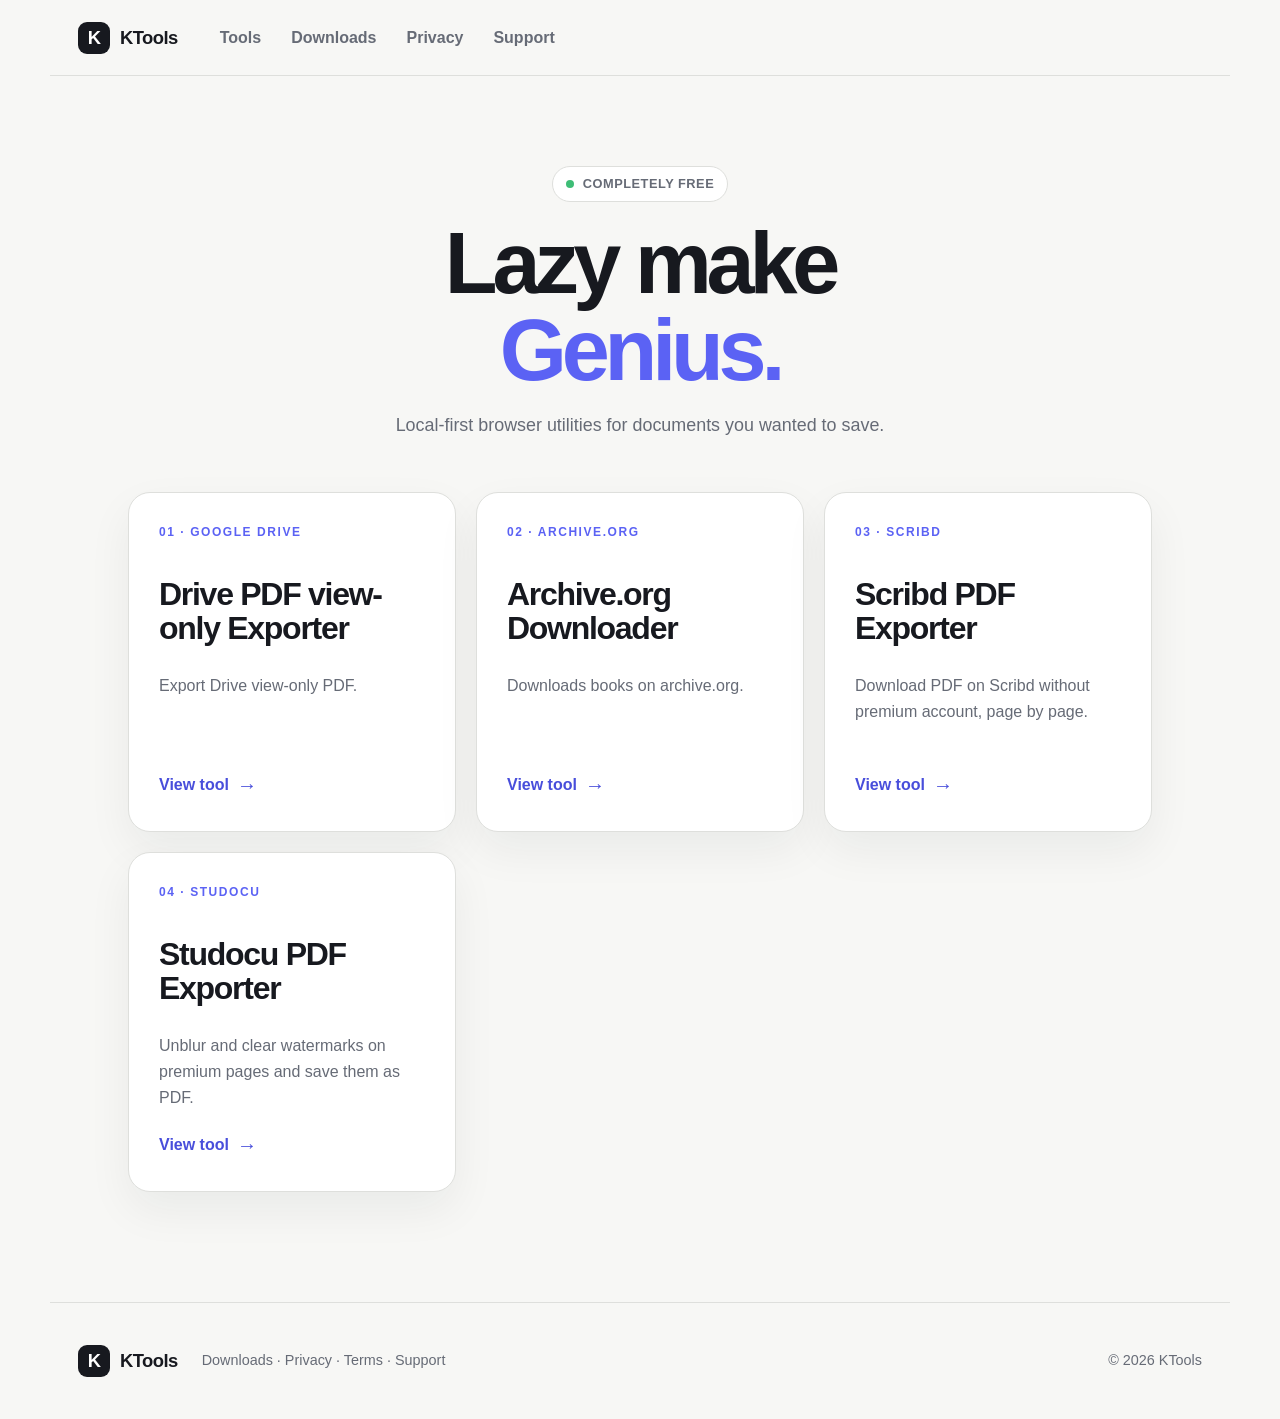
==== commit 9e998d3f: "update giới thiệu sản phẩm" ====
--- a/index.html
+++ b/index.html
@@ -1,5 +1,5 @@
 <!doctype html>
-<html lang="en"><head><meta charset="utf-8"><meta name="viewport" content="width=device-width,initial-scale=1"><meta name="description" content="KTools provides focused browser tools for document work."><title>KTools — Browser tools</title><link rel="icon" href="assets/favicon.svg" type="image/svg+xml"><link rel="stylesheet" href="styles.css"><link rel="stylesheet" href="routes.css"><link rel="stylesheet" href="extras.css"></head><body>
+<html lang="en"><head><meta charset="utf-8"><meta name="viewport" content="width=device-width,initial-scale=1"><meta name="description" content="KTools provides focused browser tools for document work."><title>KTools — Downloader tools</title><link rel="icon" href="assets/favicon.svg" type="image/svg+xml"><link rel="stylesheet" href="styles.css"><link rel="stylesheet" href="routes.css"><link rel="stylesheet" href="extras.css"></head><body>
 <header class="site-header"><a class="brand" href="index.html"><span class="brand-mark">K</span>KTools</a><nav><a href="index.html">Tools</a><a href="downloads/">Downloads</a><a href="privacy.html">Privacy</a><a href="support.html">Support</a></nav></header>
-<main class="tools-home"><section class="lead"><span class="eyebrow"><span></span>COMPLETELY free</span><h1>Lazy make<br><em style="color:#5b62f4;font-style:normal">Genius.</em></h1><p>Local-first browser utilities for documents you wanted to save.</p></section><section class="tool-grid three"><article class="tool-card"><span class="number">01 · GOOGLE DRIVE</span><h2>Drive PDF view-only Exporter</h2><p>Export Drive viewer pages into one configurable PDF.</p><a class="card-link" href="google-drive/">View tool</a></article><article class="tool-card"><span class="number">02 · ARCHIVE.ORG</span><h2>Archive.ord Downloader</h2><p>Downloads books on archive.org.</p><a class="card-link" href="archive-org/">View tool</a></article><article class="tool-card"><span class="number">03 · SCRIBD</span><h2>Scribd PDF Exporter</h2><p>Download PDF on Scribd without premium account, page by page and takes some .</p><a class="card-link" href="scribd/">View tool</a></article><article class="tool-card"><span class="number">04 · STUDOCU</span><h2>Studocu PDF Exporter</h2><p>Use a two-step hover panel to reset the viewer, capture rendered pages and save them as PDF.</p><a class="card-link" href="studocu/">View tool</a></article></section></main>
+<main class="tools-home"><section class="lead"><span class="eyebrow"><span></span>COMPLETELY free</span><h1>Lazy make<br><em style="color:#5b62f4;font-style:normal">Genius.</em></h1><p>Local-first browser utilities for documents you wanted to save.</p></section><section class="tool-grid three"><article class="tool-card"><span class="number">01 · GOOGLE DRIVE</span><h2>Drive PDF view-only Exporter</h2><p>Export Drive view-only PDF.</p><a class="card-link" href="google-drive/">View tool</a></article><article class="tool-card"><span class="number">02 · ARCHIVE.ORG</span><h2>Archive.org Downloader</h2><p>Downloads books on archive.org.</p><a class="card-link" href="archive-org/">View tool</a></article><article class="tool-card"><span class="number">03 · SCRIBD</span><h2>Scribd PDF Exporter</h2><p>Download PDF on Scribd without premium account, page by page.</p><a class="card-link" href="scribd/">View tool</a></article><article class="tool-card"><span class="number">04 · STUDOCU</span><h2>Studocu PDF Exporter</h2><p>Unblur and clear watermarks on premium pages and save them as PDF.</p><a class="card-link" href="studocu/">View tool</a></article></section></main>
 <footer><a class="brand" href="index.html"><span class="brand-mark">K</span>KTools</a><p><a href="downloads/">Downloads</a> · <a href="privacy.html">Privacy</a> · <a href="terms.html">Terms</a> · <a href="support.html">Support</a></p><span>© <span id="year"></span> KTools</span></footer><script src="script.js"></script></body></html>
